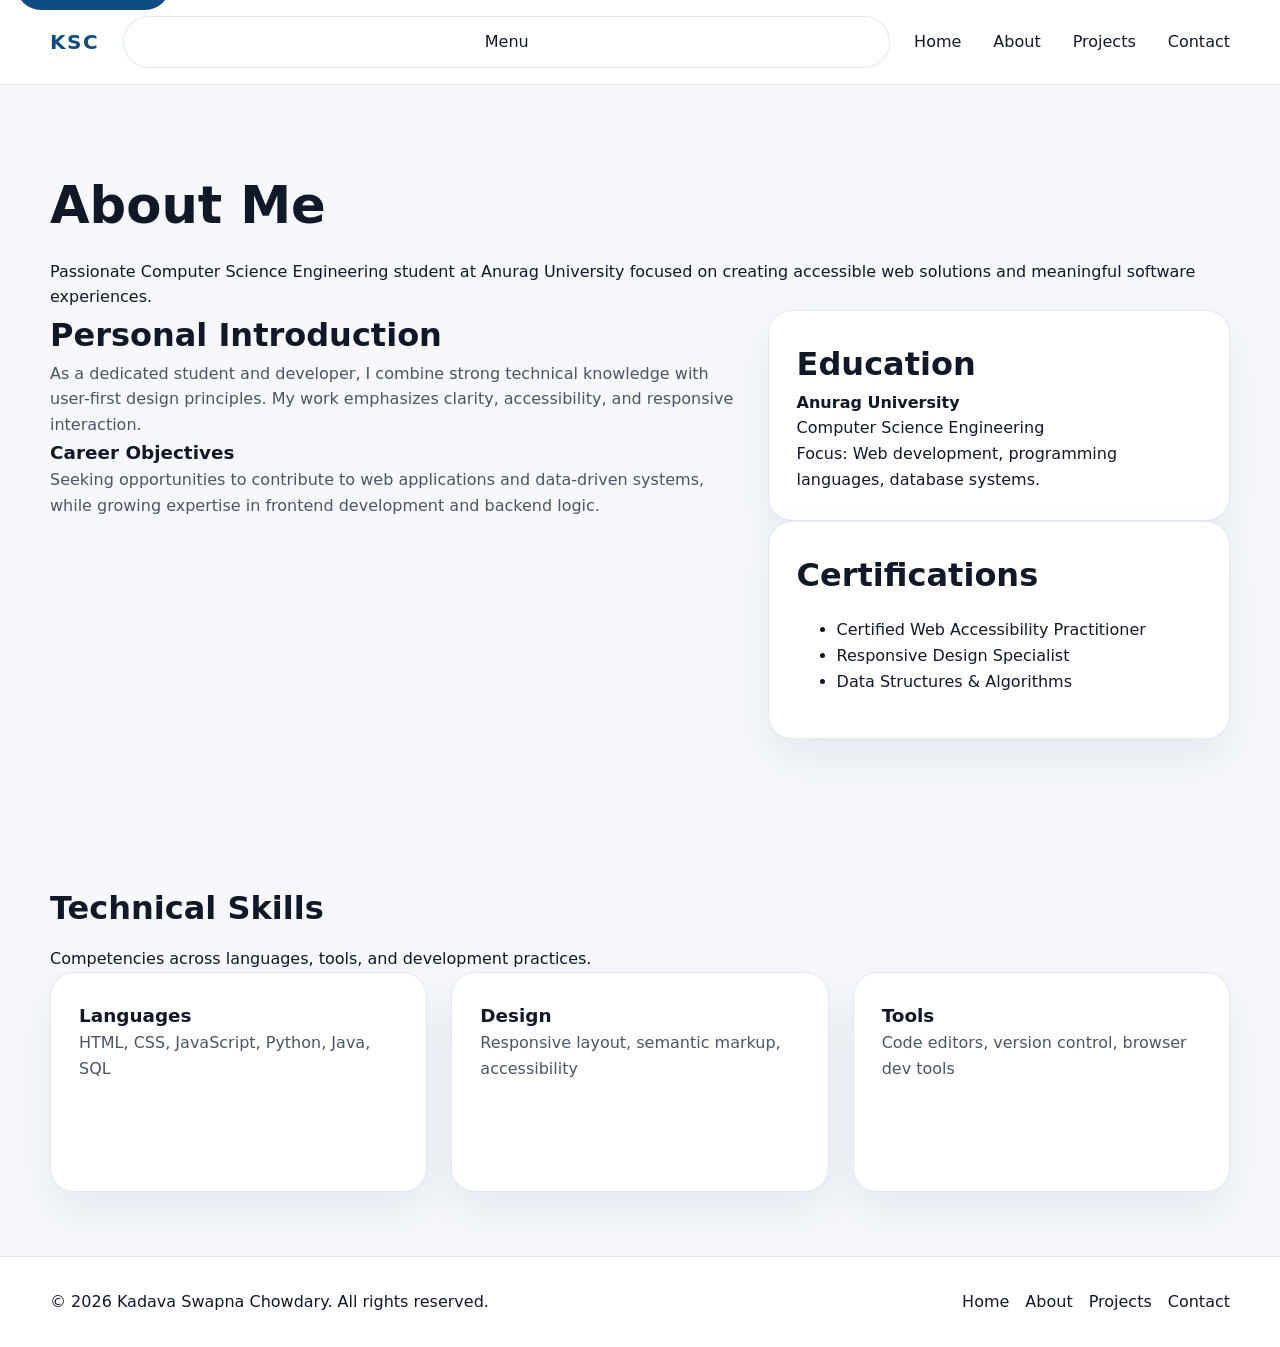
==== about.html @ 7ddf9c13 "Initial portfolio website" ====
<!DOCTYPE html>
<html lang="en">
<head>
  <meta charset="UTF-8">
  <meta http-equiv="X-UA-Compatible" content="IE=edge">
  <meta name="viewport" content="width=device-width, initial-scale=1.0">
  <meta name="description" content="Learn more about Kadava Swapna Chowdary, a Computer Science Engineering student with a focus on accessible web development and project delivery.">
  <meta name="keywords" content="About Kadava Swapna Chowdary, Computer Science student, web developer, portfolio, education, skills">
  <meta name="author" content="Kadava Swapna Chowdary">
  <meta property="og:title" content="About | Kadava Swapna Chowdary">
  <meta property="og:description" content="About page for Kadava Swapna Chowdary, outlining education, skills, and career objectives.">
  <meta property="og:type" content="website">
  <meta property="og:url" content="./about.html">
  <meta property="og:image" content="./images/about-preview.png">
  <title>About | Kadava Swapna Chowdary</title>
  <link rel="stylesheet" href="css/style.css">
</head>
<body>
  <a class="skip-link" href="#main-content">Skip to content</a>
  <header class="site-header" role="banner">
    <div class="container header-inner">
      <a href="index.html" class="brand">KSC</a>
      <button class="nav-toggle" aria-controls="primary-navigation" aria-expanded="false">Menu</button>
      <nav class="primary-navigation" id="primary-navigation" role="navigation" aria-label="Primary">
        <ul class="nav-list">
          <li><a href="index.html">Home</a></li>
          <li><a href="about.html">About</a></li>
          <li><a href="projects.html">Projects</a></li>
          <li><a href="contact.html">Contact</a></li>
        </ul>
      </nav>
    </div>
  </header>
  <main id="main-content" class="site-main" role="main">
    <section class="about-intro section-about" aria-labelledby="about-heading">
      <div class="container">
        <div class="section-header">
          <h1 id="about-heading">About Me</h1>
          <p>Passionate Computer Science Engineering student at Anurag University focused on creating accessible web solutions and meaningful software experiences.</p>
        </div>
        <div class="about-grid">
          <article class="about-copy">
            <h2>Personal Introduction</h2>
            <p>As a dedicated student and developer, I combine strong technical knowledge with user-first design principles. My work emphasizes clarity, accessibility, and responsive interaction.</p>
            <h3>Career Objectives</h3>
            <p>Seeking opportunities to contribute to web applications and data-driven systems, while growing expertise in frontend development and backend logic.</p>
          </article>
          <aside class="about-aside" aria-labelledby="education-heading">
            <div class="card">
              <h2 id="education-heading">Education</h2>
              <p><strong>Anurag University</strong><br>Computer Science Engineering</p>
              <p>Focus: Web development, programming languages, database systems.</p>
            </div>
            <div class="card certifications-card">
              <h2>Certifications</h2>
              <ul>
                <li>Certified Web Accessibility Practitioner</li>
                <li>Responsive Design Specialist</li>
                <li>Data Structures & Algorithms</li>
              </ul>
            </div>
          </aside>
        </div>
      </div>
    </section>
    <section class="technical-skills section-skills" aria-labelledby="technical-skills-heading">
      <div class="container">
        <div class="section-header">
          <h2 id="technical-skills-heading">Technical Skills</h2>
          <p>Competencies across languages, tools, and development practices.</p>
        </div>
        <div class="skills-grid">
          <article class="skill-card">
            <h3>Languages</h3>
            <p>HTML, CSS, JavaScript, Python, Java, SQL</p>
          </article>
          <article class="skill-card">
            <h3>Design</h3>
            <p>Responsive layout, semantic markup, accessibility</p>
          </article>
          <article class="skill-card">
            <h3>Tools</h3>
            <p>Code editors, version control, browser dev tools</p>
          </article>
        </div>
      </div>
    </section>
  </main>
  <footer class="site-footer" role="contentinfo">
    <div class="container footer-inner">
      <p>© 2026 Kadava Swapna Chowdary. All rights reserved.</p>
      <nav aria-label="Footer">
        <ul class="footer-list">
          <li><a href="index.html">Home</a></li>
          <li><a href="about.html">About</a></li>
          <li><a href="projects.html">Projects</a></li>
          <li><a href="contact.html">Contact</a></li>
        </ul>
      </nav>
    </div>
  </footer>
  <script>
    const navToggle = document.querySelector('.nav-toggle');
    const nav = document.querySelector('.primary-navigation');
    navToggle.addEventListener('click', () => {
      const expanded = navToggle.getAttribute('aria-expanded') === 'true';
      navToggle.setAttribute('aria-expanded', String(!expanded));
      nav.classList.toggle('nav-open');
    });
  </script>
</body>
</html>
---- css/style.css ----
:root {
  --bg: #f6f8fb;
  --surface: #ffffff;
  --surface-strong: #e9eff6;
  --surface-muted: #f2f6fb;
  --text: #111827;
  --text-muted: #4b5563;
  --primary: #0f4c81;
  --primary-soft: #dbe8f7;
  --secondary: #1d6fa5;
  --accent: #ef8354;
  --border: rgba(15, 76, 129, 0.12);
  --shadow: 0 20px 45px rgba(15, 76, 129, 0.08);
  --radius: 24px;
}

* {
  box-sizing: border-box;
}

html {
  scroll-behavior: smooth;
}

body {
  margin: 0;
  font-family: Inter, system-ui, -apple-system, BlinkMacSystemFont, 'Segoe UI', sans-serif;
  background-color: var(--bg);
  color: var(--text);
  line-height: 1.6;
}

a {
  color: var(--primary);
  text-decoration: none;
}

a:hover,
button:hover {
  opacity: 0.92;
}

button,
a.button {
  font: inherit;
}

img {
  max-width: 100%;
  display: block;
}

.skip-link {
  position: absolute;
  top: -40px;
  left: 1rem;
  background: var(--primary);
  color: #ffffff;
  padding: 0.75rem 1rem;
  border-radius: 999px;
  z-index: 1000;
  transition: top 0.2s ease-in-out;
}

.skip-link:focus {
  top: 1rem;
}

.container {
  width: min(1080px, calc(100% - 2rem));
  margin: 0 auto;
}

.header-inner,
.footer-inner,
.hero-grid,
.about-grid,
.skills-grid,
.project-grid,
.certification-grid,
.form-grid {
  display: grid;
  gap: 1.5rem;
}

.site-header {
  background-color: var(--surface);
  border-bottom: 1px solid var(--border);
  position: sticky;
  top: 0;
  z-index: 20;
}

.header-inner {
  grid-template-columns: auto minmax(0, 1fr);
  align-items: center;
  padding: 1rem 0;
}

.brand {
  font-size: 1.25rem;
  font-weight: 700;
  letter-spacing: 0.08em;
}

.nav-toggle {
  display: inline-flex;
  align-items: center;
  justify-content: center;
  border: 1px solid var(--border);
  background: var(--surface);
  color: var(--text);
  padding: 0.75rem 1rem;
  border-radius: 999px;
  cursor: pointer;
}

.primary-navigation {
  display: none;
}

.nav-open {
  display: block;
}

.nav-list {
  list-style: none;
  margin: 0;
  padding: 0;
  display: grid;
  gap: 1rem;
}

.nav-list a,
.footer-list a {
  display: inline-flex;
  align-items: center;
  color: var(--text);
  padding: 0.5rem 0;
}

.section-header {
  display: grid;
  gap: 0.75rem;
}

.eyebrow {
  color: var(--secondary);
  font-weight: 700;
  letter-spacing: 0.08em;
  text-transform: uppercase;
  margin: 0 0 0.75rem;
}

h1,
h2,
h3 {
  margin: 0;
}

h1 {
  font-size: clamp(2rem, 4vw, 3.5rem);
}

h2 {
  font-size: clamp(1.5rem, 2.5vw, 2rem);
}

h3 {
  font-size: 1.15rem;
}

p {
  margin: 0;
}

.section-hero,
.section-about,
.section-skills,
.section-projects,
.section-contact,
.section-cta,
.section-certifications {
  padding: 4rem 0;
}

.hero-grid {
  grid-template-columns: 1fr;
}

.hero-copy {
  display: grid;
  gap: 1.25rem;
}

.hero-card {
  background: var(--surface);
  border: 1px solid var(--border);
  border-radius: var(--radius);
  padding: 2rem;
  box-shadow: var(--shadow);
}

.hero-card-content h2 {
  margin-bottom: 1rem;
}

.hero-card-content ul {
  list-style: disc;
  padding-left: 1.25rem;
  margin: 0;
  color: var(--text-muted);
}

.hero-text,
.project-tech,
.about-copy p,
.skill-card p,
.cert-card p,
.form-group label {
  color: var(--text-muted);
}

.hero-actions {
  display: flex;
  flex-wrap: wrap;
  gap: 1rem;
}

.button {
  display: inline-flex;
  align-items: center;
  justify-content: center;
  padding: 0.95rem 1.5rem;
  border-radius: 999px;
  border: none;
  text-decoration: none;
  cursor: pointer;
  transition: transform 0.18s ease, box-shadow 0.18s ease;
}

.button:focus-visible,
input:focus,
textarea:focus,
.nav-toggle:focus {
  outline: 3px solid var(--accent);
  outline-offset: 3px;
}

.button-primary {
  background: var(--primary);
  color: #ffffff;
}

.button-secondary {
  background: var(--surface);
  color: var(--text);
  border: 1px solid var(--border);
}

.button-tertiary {
  background: var(--surface-muted);
  color: var(--text);
}

.button:hover {
  transform: translateY(-1px);
}

.skills-grid,
.project-grid,
.certification-grid {
  grid-template-columns: 1fr;
}

.skill-card,
.project-card,
.cert-card,
.form-panel,
.card {
  background: var(--surface);
  border: 1px solid var(--border);
  border-radius: var(--radius);
  padding: 1.75rem;
  box-shadow: var(--shadow);
}

.project-card {
  display: grid;
  gap: 1rem;
}

.project-tech {
  font-size: 0.95rem;
}

.section-projects .project-grid {
  gap: 1.5rem;
}

.project-aside {
  padding: 2rem 0 0;
}

.aside-card {
  display: grid;
  gap: 1.5rem;
}

.certification-grid {
  display: grid;
}

.form-panel {
  max-width: 720px;
  margin: 0 auto;
}

.form-grid {
  display: grid;
  gap: 1.5rem;
}

.form-group {
  display: grid;
  gap: 0.5rem;
}

.form-group input,
.form-group textarea {
  width: 100%;
  border: 1px solid var(--border);
  border-radius: 16px;
  padding: 0.95rem 1rem;
  background: var(--surface-muted);
  color: var(--text);
}

.full-width {
  grid-column: 1 / -1;
}

.site-footer {
  background: var(--surface);
  border-top: 1px solid var(--border);
}

.footer-inner {
  display: grid;
  grid-template-columns: 1fr;
  gap: 1rem;
  align-items: center;
  padding: 1.5rem 0;
}

.footer-list {
  list-style: none;
  margin: 0;
  padding: 0;
  display: flex;
  flex-wrap: wrap;
  gap: 1rem;
}

.visually-hidden {
  position: absolute;
  width: 1px;
  height: 1px;
  margin: -1px;
  padding: 0;
  overflow: hidden;
  clip: rect(0 0 0 0);
  white-space: nowrap;
  border: 0;
}

@media (min-width: 640px) {
  .hero-grid {
    grid-template-columns: 1.2fr 0.8fr;
    align-items: center;
  }

  .header-inner {
    grid-template-columns: auto 1fr auto;
  }

  .primary-navigation {
    display: block;
  }

  .nav-list {
    grid-auto-flow: column;
    justify-content: end;
    gap: 2rem;
  }

  .projects-hero,
  .contact-hero {
    text-align: center;
  }

  .about-grid {
    grid-template-columns: 2fr 1fr;
    align-items: start;
  }

  .skills-grid,
  .project-grid,
  .certification-grid {
    grid-template-columns: repeat(2, minmax(0, 1fr));
  }

  .project-card,
  .skill-card,
  .cert-card {
    min-height: 220px;
  }
}

@media (min-width: 900px) {
  .container {
    width: min(1180px, calc(100% - 4rem));
  }

  .section-about,
  .section-projects,
  .section-contact {
    padding: 5rem 0;
  }

  .project-grid,
  .skills-grid,
  .certification-grid {
    grid-template-columns: repeat(3, minmax(0, 1fr));
  }

  .about-grid {
    grid-template-columns: 1.5fr 1fr;
  }

  .form-grid {
    grid-template-columns: repeat(2, minmax(0, 1fr));
  }

  .full-width {
    grid-column: 1 / -1;
  }

  .footer-inner {
    grid-template-columns: 1fr auto;
  }
}

@media (prefers-reduced-motion: reduce) {
  *, *::before, *::after {
    animation-duration: 0.01ms !important;
    animation-iteration-count: 1 !important;
    transition-duration: 0.01ms !important;
    scroll-behavior: auto !important;
  }
}
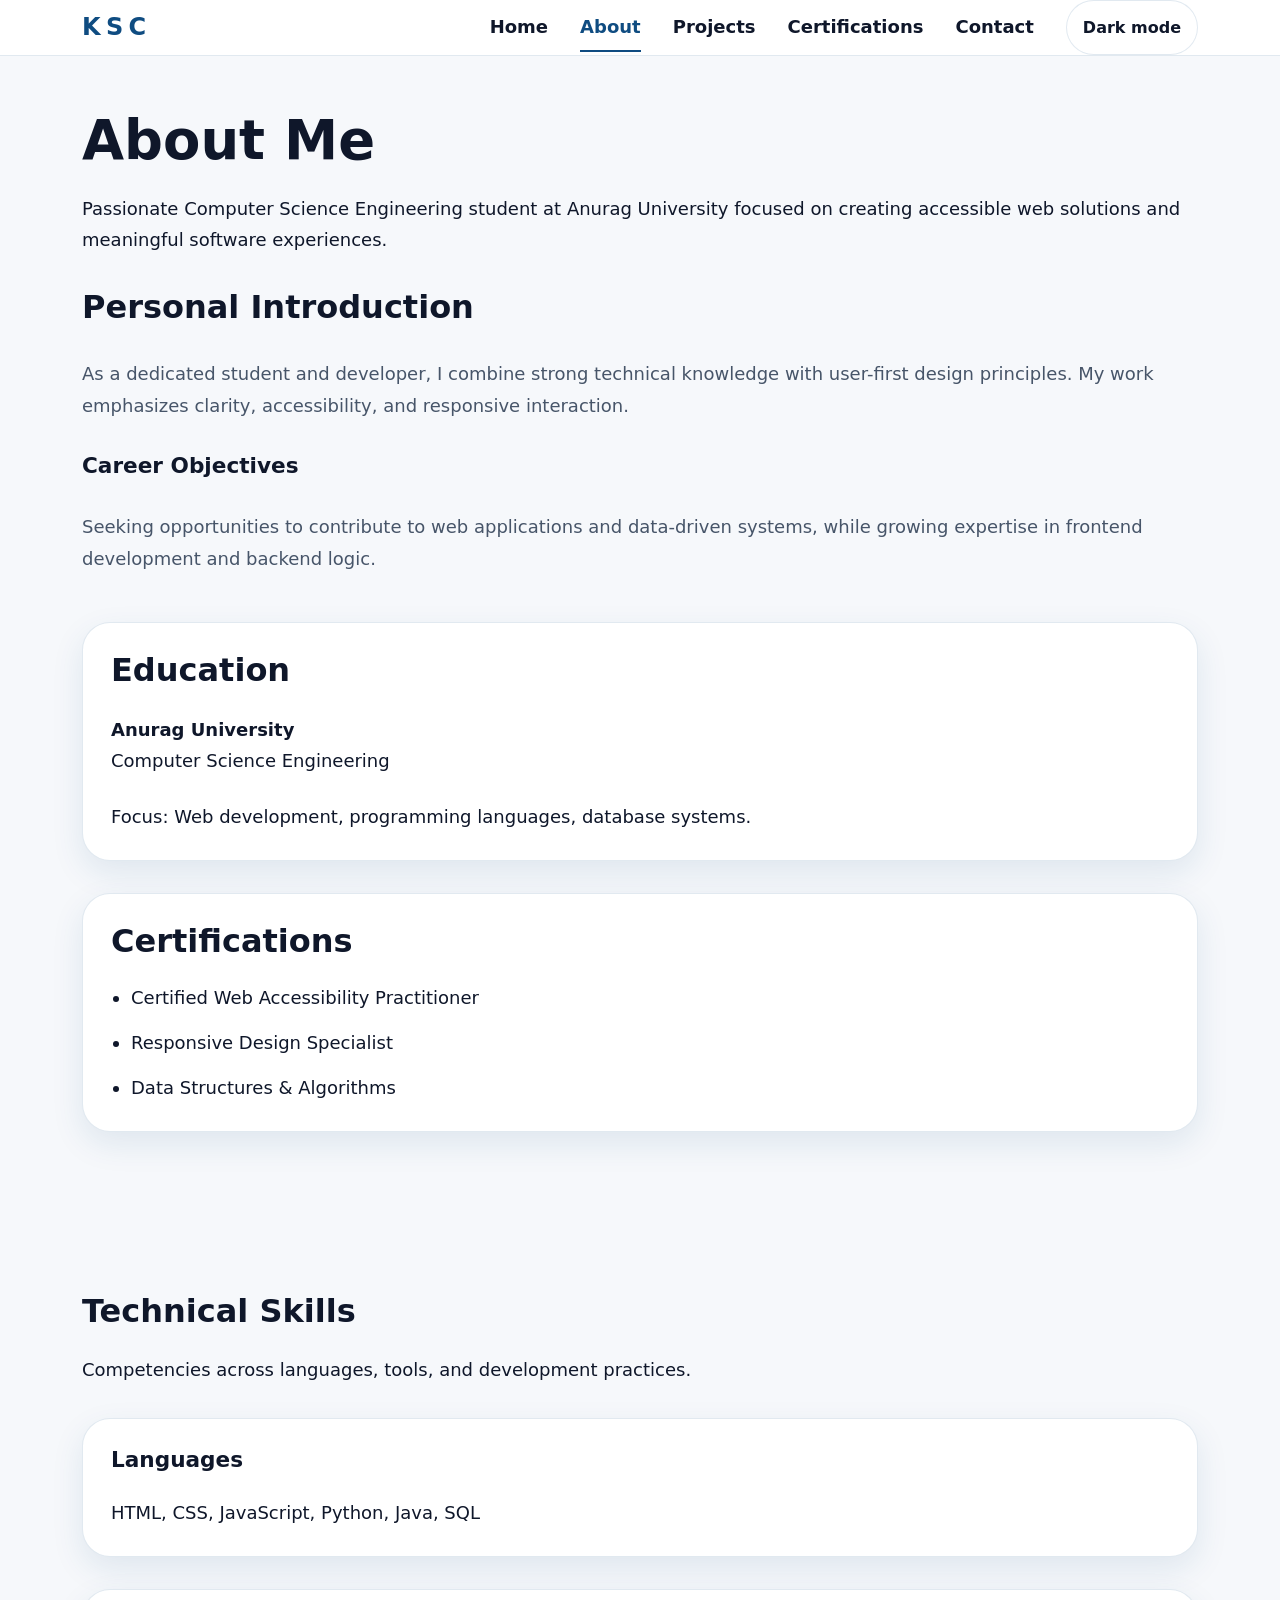
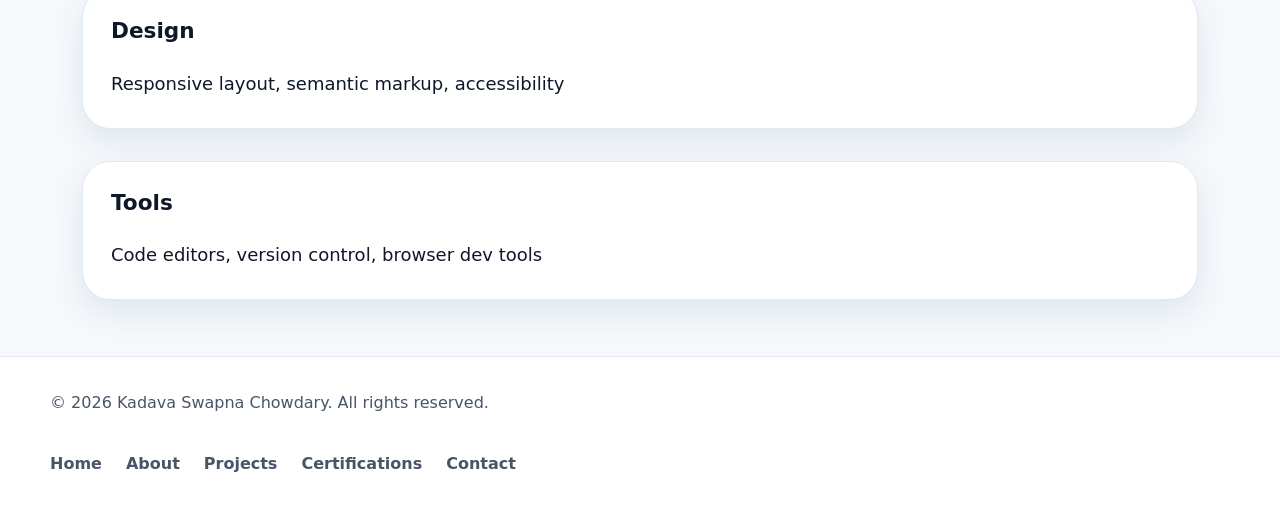
==== commit d8d0d650: "commit" ====
--- a/about.html
+++ b/about.html
@@ -15,18 +15,22 @@
   <title>About | Kadava Swapna Chowdary</title>
   <link rel="stylesheet" href="css/style.css">
 </head>
-<body>
+<body data-theme="light">
   <a class="skip-link" href="#main-content">Skip to content</a>
   <header class="site-header" role="banner">
     <div class="container header-inner">
       <a href="index.html" class="brand">KSC</a>
-      <button class="nav-toggle" aria-controls="primary-navigation" aria-expanded="false">Menu</button>
+      <div class="header-actions">
+        <button class="theme-toggle" id="theme-toggle" aria-label="Toggle color theme" aria-pressed="false">Dark mode</button>
+        <button class="nav-toggle" aria-controls="primary-navigation" aria-expanded="false" aria-label="Open navigation menu">Menu</button>
+      </div>
       <nav class="primary-navigation" id="primary-navigation" role="navigation" aria-label="Primary">
         <ul class="nav-list">
-          <li><a href="index.html">Home</a></li>
-          <li><a href="about.html">About</a></li>
-          <li><a href="projects.html">Projects</a></li>
-          <li><a href="contact.html">Contact</a></li>
+          <li><a class="nav-link" href="index.html">Home</a></li>
+          <li><a class="nav-link active" href="about.html">About</a></li>
+          <li><a class="nav-link" href="projects.html">Projects</a></li>
+          <li><a class="nav-link" href="certifications.html">Certifications</a></li>
+          <li><a class="nav-link" href="contact.html">Contact</a></li>
         </ul>
       </nav>
     </div>
@@ -94,6 +98,7 @@
           <li><a href="index.html">Home</a></li>
           <li><a href="about.html">About</a></li>
           <li><a href="projects.html">Projects</a></li>
+          <li><a href="certifications.html">Certifications</a></li>
           <li><a href="contact.html">Contact</a></li>
         </ul>
       </nav>
@@ -102,6 +107,28 @@
   <script>
     const navToggle = document.querySelector('.nav-toggle');
     const nav = document.querySelector('.primary-navigation');
+    const themeToggle = document.querySelector('#theme-toggle');
+
+    const savedTheme = localStorage.getItem('portfolio-theme');
+    const prefersDark = window.matchMedia('(prefers-color-scheme: dark)').matches;
+    const initialTheme = savedTheme || (prefersDark ? 'dark' : 'light');
+
+    document.body.dataset.theme = initialTheme;
+    updateThemeButton(initialTheme);
+
+    function updateThemeButton(theme) {
+      themeToggle.textContent = theme === 'dark' ? 'Light mode' : 'Dark mode';
+      themeToggle.setAttribute('aria-pressed', theme === 'dark');
+    }
+
+    themeToggle.addEventListener('click', () => {
+      const currentTheme = document.body.dataset.theme === 'dark' ? 'dark' : 'light';
+      const nextTheme = currentTheme === 'dark' ? 'light' : 'dark';
+      document.body.dataset.theme = nextTheme;
+      localStorage.setItem('portfolio-theme', nextTheme);
+      updateThemeButton(nextTheme);
+    });
+
     navToggle.addEventListener('click', () => {
       const expanded = navToggle.getAttribute('aria-expanded') === 'true';
       navToggle.setAttribute('aria-expanded', String(!expanded));
--- a/css/style.css
+++ b/css/style.css
@@ -1,18 +1,89 @@
 :root {
-  --bg: #f6f8fb;
-  --surface: #ffffff;
-  --surface-strong: #e9eff6;
+  /* Light Mode - Primary Colors */
+  --primary-color: #0f4c81;
+  --secondary-color: #1d6fa5;
+  --accent-color: #2a70ff;
+  
+  /* Light Mode - Background & Surface */
+  --background-color: #f6f8fb;
+  --surface-color: #ffffff;
   --surface-muted: #f2f6fb;
-  --text: #111827;
-  --text-muted: #4b5563;
-  --primary: #0f4c81;
-  --primary-soft: #dbe8f7;
-  --secondary: #1d6fa5;
-  --accent: #ef8354;
-  --border: rgba(15, 76, 129, 0.12);
-  --shadow: 0 20px 45px rgba(15, 76, 129, 0.08);
-  --radius: 24px;
-}
+  --surface-interactive: #eff5ff;
+  
+  /* Light Mode - Text */
+  --text-color: #0f172a;
+  --text-muted: #475569;
+  --text-light: #64748b;
+  
+  /* Light Mode - Borders & Shadows */
+  --border-color: rgba(15, 76, 129, 0.12);
+  --shadow-sm: 0 2px 8px rgba(15, 76, 129, 0.08);
+  --shadow-md: 0 12px 32px rgba(15, 76, 129, 0.1);
+  --shadow-lg: 0 24px 64px rgba(15, 76, 129, 0.12);
+  --shadow-xl: 0 32px 96px rgba(15, 76, 129, 0.15);
+  
+  /* Design System */
+  --radius: 28px;
+  --radius-lg: 32px;
+  --radius-md: 20px;
+  --radius-sm: 12px;
+  --radius-pill: 999px;
+  
+  /* Spacing Scale */
+  --space-xs: 0.5rem;
+  --space-sm: 1rem;
+  --space-md: 1.5rem;
+  --space-lg: 2rem;
+  --space-xl: 3rem;
+  --space-2xl: 4rem;
+  
+  /* Typography */
+  --font-size-sm: clamp(0.875rem, 1.5vw, 1rem);
+  --font-size-base: clamp(1rem, 1.8vw, 1.125rem);
+  --font-size-lg: clamp(1.15rem, 2vw, 1.5rem);
+  --line-height-tight: 1.2;
+  --line-height-normal: 1.6;
+  --line-height-relaxed: 1.75;
+  
+  /* Transitions */
+  --transition-fast: 0.15s ease;
+  --transition-base: 0.3s ease;
+  --transition-slow: 0.5s ease;
+  
+  /* Z-index Scale */
+  --z-dropdown: 100;
+  --z-sticky: 50;
+  --z-overlay: 999;
+}
+
+body[data-theme="dark"] {
+  /* Dark Mode - Primary Colors */
+  --primary-color: #8ab5ff;
+  --secondary-color: #6db7ff;
+  --accent-color: #5ba3ff;
+  
+  /* Dark Mode - Background & Surface */
+  --background-color: #060b16;
+  --surface-color: rgba(12, 18, 28, 0.96);
+  --surface-muted: rgba(23, 32, 47, 0.92);
+  --surface-interactive: rgba(30, 41, 59, 0.8);
+  
+  /* Dark Mode - Text */
+  --text-color: #eff5ff;
+  --text-muted: #94a3b8;
+  --text-light: #cbd5e1;
+  
+  /* Dark Mode - Borders & Shadows */
+  --border-color: rgba(148, 163, 184, 0.16);
+  --shadow-sm: 0 2px 8px rgba(0, 0, 0, 0.2);
+  --shadow-md: 0 12px 32px rgba(0, 0, 0, 0.3);
+  --shadow-lg: 0 28px 72px rgba(0, 0, 0, 0.42);
+  --shadow-xl: 0 32px 96px rgba(0, 0, 0, 0.5);
+}
+
+/* ================================================================
+   CORE LAYOUT & TYPOGRAPHY
+   ================================================================ */
 
 * {
   box-sizing: border-box;
@@ -22,156 +93,413 @@
   scroll-behavior: smooth;
 }
 
+/* Reduced motion support - Accessibility requirement */
+@media (prefers-reduced-motion: reduce) {
+  *,
+  *::before,
+  *::after {
+    animation-duration: 0.01ms !important;
+    animation-iteration-count: 1 !important;
+    transition-duration: 0.01ms !important;
+    scroll-behavior: auto !important;
+  }
+}
+
 body {
   margin: 0;
+  min-height: 100vh;
   font-family: Inter, system-ui, -apple-system, BlinkMacSystemFont, 'Segoe UI', sans-serif;
-  background-color: var(--bg);
-  color: var(--text);
-  line-height: 1.6;
+  background: var(--background-color);
+  color: var(--text-color);
+  line-height: var(--line-height-normal);
+  transition: background-color var(--transition-base), color var(--transition-base);
+  font-size: var(--font-size-base);
 }
 
 a {
-  color: var(--primary);
+  color: inherit;
   text-decoration: none;
-}
-
-a:hover,
-button:hover {
-  opacity: 0.92;
-}
-
-button,
-a.button {
+  transition: color var(--transition-base);
+}
+
+a:focus-visible {
+  outline: 3px solid var(--primary-color);
+  outline-offset: 2px;
+  border-radius: 2px;
+}
+
+button {
   font: inherit;
+  cursor: pointer;
 }
 
 img {
   max-width: 100%;
   display: block;
-}
-
+  height: auto;
+}
+
+/* Skip link for keyboard accessibility */
 .skip-link {
   position: absolute;
-  top: -40px;
-  left: 1rem;
-  background: var(--primary);
+  top: -3rem;
+  left: var(--space-sm);
+  background: var(--primary-color);
   color: #ffffff;
-  padding: 0.75rem 1rem;
-  border-radius: 999px;
-  z-index: 1000;
-  transition: top 0.2s ease-in-out;
+  padding: var(--space-xs) var(--space-sm);
+  border-radius: var(--radius-pill);
+  z-index: var(--z-overlay);
+  transition: top var(--transition-base);
+  font-weight: 600;
+  text-decoration: none;
 }
 
 .skip-link:focus {
-  top: 1rem;
-}
-
+  top: var(--space-sm);
+}
+
+/* Container - Responsive max-width with padding */
 .container {
-  width: min(1080px, calc(100% - 2rem));
+  width: min(1180px, calc(100% - 2rem));
   margin: 0 auto;
-}
-
-.header-inner,
-.footer-inner,
-.hero-grid,
-.about-grid,
-.skills-grid,
-.project-grid,
-.certification-grid,
-.form-grid {
-  display: grid;
-  gap: 1.5rem;
-}
+  padding: 0 var(--space-sm);
+}
+
+/* ================================================================
+   ANIMATIONS
+   ================================================================ */
+
+@keyframes fadeInUp {
+  from {
+    opacity: 0;
+    transform: translateY(20px);
+  }
+  to {
+    opacity: 1;
+    transform: translateY(0);
+  }
+}
+
+@keyframes slideInLeft {
+  from {
+    opacity: 0;
+    transform: translateX(-30px);
+  }
+  to {
+    opacity: 1;
+    transform: translateX(0);
+  }
+}
+
+@keyframes slideInRight {
+  from {
+    opacity: 0;
+    transform: translateX(30px);
+  }
+  to {
+    opacity: 1;
+    transform: translateX(0);
+  }
+}
+
+@keyframes pulse {
+  0%, 100% {
+    opacity: 1;
+  }
+  50% {
+    opacity: 0.5;
+  }
+}
+
+/* ================================================================
+   HEADER & NAVIGATION
+   ================================================================ */
 
 .site-header {
-  background-color: var(--surface);
-  border-bottom: 1px solid var(--border);
   position: sticky;
   top: 0;
-  z-index: 20;
+  z-index: var(--z-sticky);
+  background: rgba(255, 255, 255, 0.95);
+  border-bottom: 1px solid var(--border-color);
+  backdrop-filter: blur(18px);
+  transition: background-color var(--transition-base), border-color var(--transition-base);
+}
+
+body[data-theme="dark"] .site-header {
+  background: rgba(8, 14, 24, 0.95);
 }
 
 .header-inner {
-  grid-template-columns: auto minmax(0, 1fr);
+  display: grid;
+  grid-template-columns: auto 1fr;
+  grid-template-areas:
+    'brand actions'
+    'nav nav';
   align-items: center;
-  padding: 1rem 0;
+  gap: var(--space-md);
+  padding: var(--space-md) 0;
 }
 
 .brand {
-  font-size: 1.25rem;
-  font-weight: 700;
-  letter-spacing: 0.08em;
-}
-
+  grid-area: brand;
+  font-size: clamp(1.15rem, 2vw, 1.5rem);
+  font-weight: 900;
+  letter-spacing: 0.22em;
+  color: var(--primary-color);
+  transition: color var(--transition-base);
+}
+
+.brand:hover,
+.brand:focus-visible {
+  color: var(--secondary-color);
+}
+
+.header-actions {
+  grid-area: actions;
+  display: flex;
+  gap: var(--space-sm);
+  justify-content: flex-end;
+  align-items: center;
+}
+
+.theme-toggle,
 .nav-toggle {
-  display: inline-flex;
+  border: 1px solid var(--border-color);
+  background: var(--surface-color);
+  color: var(--text-color);
+  padding: 0.85rem 1rem;
+  border-radius: var(--radius-pill);
+  cursor: pointer;
+  transition: transform var(--transition-base), background-color var(--transition-base), color var(--transition-base), border-color var(--transition-base);
+  font-weight: 600;
+  font-size: var(--font-size-sm);
+  min-width: 44px;
+  min-height: 44px;
+  display: flex;
   align-items: center;
   justify-content: center;
-  border: 1px solid var(--border);
-  background: var(--surface);
-  color: var(--text);
-  padding: 0.75rem 1rem;
-  border-radius: 999px;
-  cursor: pointer;
+}
+
+.theme-toggle:hover,
+.nav-toggle:hover {
+  transform: translateY(-2px);
+  border-color: var(--primary-color);
+  background: var(--surface-interactive);
+}
+
+.theme-toggle:focus-visible,
+.nav-toggle:focus-visible {
+  outline: 3px solid var(--primary-color);
+  outline-offset: 2px;
+}
+
+.nav-toggle {
+  display: flex;
 }
 
 .primary-navigation {
-  display: none;
-}
-
-.nav-open {
-  display: block;
+  grid-area: nav;
 }
 
 .nav-list {
   list-style: none;
   margin: 0;
-  padding: 0;
-  display: grid;
-  gap: 1rem;
-}
-
-.nav-list a,
-.footer-list a {
-  display: inline-flex;
-  align-items: center;
-  color: var(--text);
-  padding: 0.5rem 0;
-}
+  padding: var(--space-md) 0 0;
+  display: grid;
+  gap: var(--space-md);
+}
+
+.nav-link {
+  color: var(--text-color);
+  font-weight: 600;
+  padding: var(--space-xs) 0;
+  font-size: var(--font-size-base);
+  position: relative;
+  transition: color var(--transition-base);
+  display: inline-block;
+}
+
+.nav-link::after {
+  content: '';
+  position: absolute;
+  bottom: -2px;
+  left: 0;
+  width: 0;
+  height: 2px;
+  background: var(--primary-color);
+  transition: width var(--transition-base);
+}
+
+.nav-link:hover::after,
+.nav-link.active::after {
+  width: 100%;
+}
+
+.nav-link.active,
+.nav-link:focus-visible {
+  color: var(--primary-color);
+}
+
+/* ================================================================
+   RESPONSIVE BREAKPOINTS
+   ================================================================ */
+
+/* Tablet Breakpoint (768px - 1023px) */
+@media (min-width: 768px) {
+  .container {
+    width: min(1180px, calc(100% - 3rem));
+    padding: 0 var(--space-md);
+  }
+
+  .header-inner {
+    grid-template-columns: auto 1fr auto;
+    grid-template-areas: 'brand nav actions';
+    gap: var(--space-lg);
+  }
+
+  .nav-toggle {
+    display: none !important;
+  }
+
+  .primary-navigation {
+    display: block !important;
+  }
+
+  .nav-list {
+    grid-auto-flow: column;
+    justify-content: end;
+    align-items: center;
+    padding: 0;
+    gap: var(--space-lg);
+  }
+
+  .hero-grid {
+    grid-template-columns: minmax(0, 1.4fr) minmax(280px, 1fr);
+    align-items: center;
+  }
+
+  .about-grid {
+    grid-template-columns: minmax(0, 2fr) minmax(300px, 1fr);
+    align-items: start;
+    gap: var(--space-xl);
+  }
+
+  .skills-grid,
+  .project-grid,
+  .certification-grid {
+    grid-template-columns: repeat(auto-fit, minmax(260px, 1fr));
+    gap: var(--space-lg);
+  }
+
+  .form-grid {
+    grid-template-columns: repeat(2, 1fr);
+  }
+
+  .section-hero,
+  .section-contact,
+  .section-about,
+  .section-projects {
+    padding: clamp(3rem, 10vw, 4.5rem) 0;
+  }
+}
+
+/* Desktop Breakpoint (1024px+) */
+@media (min-width: 1024px) {
+  .container {
+    width: min(1180px, calc(100% - 4rem));
+    padding: 0 var(--space-lg);
+  }
+
+  .site-main {
+    gap: var(--space-2xl);
+  }
+
+  .project-grid,
+  .skills-grid,
+  .certification-grid {
+    grid-template-columns: repeat(3, 1fr);
+    gap: var(--space-xl);
+  }
+
+  .about-grid {
+    grid-template-columns: 1.6fr 1fr;
+  }
+
+  .form-grid {
+    grid-template-columns: repeat(2, 1fr);
+  }
+
+  .footer-inner {
+    grid-template-columns: 1fr auto;
+    align-items: center;
+  }
+}
+
+/* ================================================================
+   TYPOGRAPHY
+   ================================================================ */
 
 .section-header {
   display: grid;
-  gap: 0.75rem;
+  gap: var(--space-md);
+  margin-bottom: var(--space-lg);
 }
 
 .eyebrow {
-  color: var(--secondary);
+  color: var(--secondary-color);
   font-weight: 700;
-  letter-spacing: 0.08em;
+  letter-spacing: 0.12em;
   text-transform: uppercase;
-  margin: 0 0 0.75rem;
+  margin: 0;
+  font-size: var(--font-size-sm);
 }
 
 h1,
 h2,
+h3,
+h4,
+h5,
+h6 {
+  margin: 0;
+  font-weight: 900;
+  color: var(--text-color);
+  line-height: var(--line-height-tight);
+}
+
+h1 {
+  font-size: clamp(2rem, 5vw, 3.4rem);
+  line-height: 1.05;
+}
+
+h2 {
+  font-size: clamp(1.5rem, 2.6vw, 2rem);
+}
+
 h3 {
-  margin: 0;
-}
-
-h1 {
-  font-size: clamp(2rem, 4vw, 3.5rem);
-}
-
-h2 {
-  font-size: clamp(1.5rem, 2.5vw, 2rem);
-}
-
-h3 {
-  font-size: 1.15rem;
+  font-size: clamp(1.05rem, 1.8vw, 1.35rem);
 }
 
 p {
   margin: 0;
+  line-height: var(--line-height-relaxed);
+}
+
+/* Text utility classes */
+.text-muted {
+  color: var(--text-muted);
+}
+
+.text-light {
+  color: var(--text-light);
+}
+
+/* ================================================================
+   MAIN LAYOUT
+   ================================================================ */
+
+.site-main {
+  display: grid;
+  gap: var(--space-xl);
 }
 
 .section-hero,
@@ -181,28 +509,54 @@
 .section-contact,
 .section-cta,
 .section-certifications {
-  padding: 4rem 0;
-}
+  padding: clamp(2rem, 8vw, 3.5rem) 0;
+}
+
+/* ================================================================
+   HERO SECTION - Using CSS Grid
+   ================================================================ */
 
 .hero-grid {
+  display: grid;
   grid-template-columns: 1fr;
+  gap: clamp(1.5rem, 4vw, 2rem);
+  align-items: center;
 }
 
 .hero-copy {
   display: grid;
-  gap: 1.25rem;
+  gap: var(--space-lg);
+}
+
+.hero-copy span {
+  color: var(--primary-color);
+  font-weight: 900;
+}
+
+.hero-text {
+  color: var(--text-muted);
+  font-size: var(--font-size-base);
+  line-height: var(--line-height-relaxed);
 }
 
 .hero-card {
-  background: var(--surface);
-  border: 1px solid var(--border);
+  background: var(--surface-color);
+  border: 1px solid var(--border-color);
   border-radius: var(--radius);
-  padding: 2rem;
-  box-shadow: var(--shadow);
+  padding: clamp(1.5rem, 4vw, 2rem);
+  box-shadow: var(--shadow-lg);
+  transition: transform var(--transition-base), box-shadow var(--transition-base), border-color var(--transition-base);
+}
+
+.hero-card:hover {
+  transform: translateY(-4px);
+  box-shadow: var(--shadow-xl);
+  border-color: var(--primary-color);
 }
 
 .hero-card-content h2 {
-  margin-bottom: 1rem;
+  margin-bottom: var(--space-md);
+  font-size: clamp(1.15rem, 2vw, 1.35rem);
 }
 
 .hero-card-content ul {
@@ -210,106 +564,178 @@
   padding-left: 1.25rem;
   margin: 0;
   color: var(--text-muted);
-}
-
-.hero-text,
-.project-tech,
-.about-copy p,
-.skill-card p,
-.cert-card p,
-.form-group label {
-  color: var(--text-muted);
+  display: grid;
+  gap: var(--space-sm);
+}
+
+.hero-card-content li {
+  line-height: var(--line-height-relaxed);
 }
 
 .hero-actions {
   display: flex;
   flex-wrap: wrap;
-  gap: 1rem;
-}
+  gap: var(--space-md);
+  align-items: center;
+}
+
+/* ================================================================
+   BUTTONS - Using Flexbox
+   ================================================================ */
 
 .button {
   display: inline-flex;
   align-items: center;
   justify-content: center;
-  padding: 0.95rem 1.5rem;
-  border-radius: 999px;
+  padding: clamp(0.85rem, 1.2vw, 1rem) clamp(1rem, 2vw, 1.75rem);
+  border-radius: var(--radius-pill);
   border: none;
-  text-decoration: none;
   cursor: pointer;
-  transition: transform 0.18s ease, box-shadow 0.18s ease;
-}
-
-.button:focus-visible,
-input:focus,
-textarea:focus,
-.nav-toggle:focus {
-  outline: 3px solid var(--accent);
-  outline-offset: 3px;
+  transition: transform var(--transition-base), box-shadow var(--transition-base), background-color var(--transition-base);
+  font-weight: 600;
+  font-size: var(--font-size-sm);
+  min-height: 44px;
+  white-space: nowrap;
 }
 
 .button-primary {
-  background: var(--primary);
+  background: var(--primary-color);
   color: #ffffff;
+  box-shadow: 0 18px 40px rgba(15, 76, 129, 0.16);
+}
+
+.button-primary:hover {
+  transform: translateY(-2px);
+  box-shadow: 0 24px 56px rgba(15, 76, 129, 0.24);
 }
 
 .button-secondary {
-  background: var(--surface);
-  color: var(--text);
-  border: 1px solid var(--border);
+  background: var(--surface-color);
+  color: var(--text-color);
+  border: 1px solid var(--border-color);
+}
+
+.button-secondary:hover {
+  background: var(--surface-interactive);
+  border-color: var(--primary-color);
 }
 
 .button-tertiary {
   background: var(--surface-muted);
-  color: var(--text);
-}
-
-.button:hover {
-  transform: translateY(-1px);
-}
-
-.skills-grid,
-.project-grid,
-.certification-grid {
-  grid-template-columns: 1fr;
-}
+  color: var(--text-color);
+}
+
+.button-tertiary:hover {
+  background: var(--surface-interactive);
+  transform: translateY(-2px);
+}
+
+.button:focus-visible {
+  outline: 3px solid var(--primary-color);
+  outline-offset: 2px;
+}
+
+/* ================================================================
+   CARDS & COMPONENTS - Using CSS Grid
+   ================================================================ */
 
 .skill-card,
 .project-card,
 .cert-card,
 .form-panel,
 .card {
-  background: var(--surface);
-  border: 1px solid var(--border);
+  background: var(--surface-color);
+  border: 1px solid var(--border-color);
   border-radius: var(--radius);
-  padding: 1.75rem;
-  box-shadow: var(--shadow);
+  padding: clamp(1.25rem, 3vw, 1.75rem);
+  box-shadow: var(--shadow-md);
+  transition: transform var(--transition-base), box-shadow var(--transition-base), border-color var(--transition-base);
+}
+
+.skill-card,
+.project-card,
+.cert-card {
+  display: grid;
+  gap: var(--space-md);
+}
+
+.skill-card:hover,
+.cert-card:hover {
+  transform: translateY(-4px);
+  box-shadow: var(--shadow-lg);
+  border-color: var(--primary-color);
 }
 
 .project-card {
-  display: grid;
-  gap: 1rem;
+  transition: transform var(--transition-base), box-shadow var(--transition-base);
+}
+
+.project-card:hover {
+  transform: translateY(-6px);
+  box-shadow: var(--shadow-xl);
+  border-color: var(--primary-color);
 }
 
 .project-tech {
   font-size: 0.95rem;
+  color: var(--text-muted);
+}
+
+.card {
+  display: grid;
+  gap: var(--space-md);
+}
+
+.card h2 {
+  margin-bottom: 0;
+}
+
+.card ul {
+  list-style: disc;
+  padding-left: 1.25rem;
+  margin: 0;
+  display: grid;
+  gap: var(--space-sm);
+}
+
+/* ================================================================
+   GRID SECTIONS
+   ================================================================ */
+
+.skills-grid,
+.project-grid,
+.certification-grid {
+  display: grid;
+  grid-template-columns: 1fr;
+  gap: var(--space-lg);
+}
+
+.about-grid {
+  display: grid;
+  grid-template-columns: 1fr;
+  gap: var(--space-xl);
 }
 
 .section-projects .project-grid {
-  gap: 1.5rem;
+  gap: var(--space-lg);
 }
 
 .project-aside {
-  padding: 2rem 0 0;
+  padding: var(--space-xl) 0 0;
 }
 
 .aside-card {
   display: grid;
-  gap: 1.5rem;
+  gap: var(--space-lg);
 }
 
 .certification-grid {
   display: grid;
 }
+
+/* ================================================================
+   FORMS - Using CSS Grid & Flexbox
+   ================================================================ */
 
 .form-panel {
   max-width: 720px;
@@ -318,39 +744,444 @@
 
 .form-grid {
   display: grid;
-  gap: 1.5rem;
+  gap: var(--space-lg);
+  margin-bottom: var(--space-lg);
 }
 
 .form-group {
   display: grid;
-  gap: 0.5rem;
+  gap: var(--space-sm);
+}
+
+.form-group label {
+  color: var(--text-muted);
+  font-weight: 600;
+  font-size: var(--font-size-sm);
 }
 
 .form-group input,
 .form-group textarea {
   width: 100%;
-  border: 1px solid var(--border);
-  border-radius: 16px;
-  padding: 0.95rem 1rem;
+  border: 1px solid var(--border-color);
+  border-radius: var(--radius-md);
+  padding: 1rem 1.125rem;
   background: var(--surface-muted);
-  color: var(--text);
+  color: var(--text-color);
+  font-family: inherit;
+  font-size: var(--font-size-base);
+  transition: border-color var(--transition-base), box-shadow var(--transition-base), background-color var(--transition-base);
+  min-height: 44px;
+}
+
+.form-group input::placeholder,
+.form-group textarea::placeholder {
+  color: var(--text-light);
+}
+
+.form-group input:hover,
+.form-group textarea:hover {
+  border-color: var(--primary-color);
+}
+
+.form-group input:focus,
+.form-group textarea:focus {
+  border-color: var(--primary-color);
+  box-shadow: 0 0 0 4px rgba(15, 76, 129, 0.12);
+  background: var(--surface-color);
+  outline: none;
+}
+
+.form-group input:invalid,
+.form-group textarea:invalid {
+  border-color: #ef4444;
+}
+
+.form-group textarea {
+  min-height: 10rem;
+  resize: vertical;
 }
 
 .full-width {
   grid-column: 1 / -1;
 }
 
+/* ================================================================
+   CERTIFICATIONS SECTION - Using CSS Grid
+   ================================================================ */
+
+.section-certifications {
+  padding: clamp(2rem, 8vw, 3.5rem) 0;
+}
+
+.certifications-container {
+  display: grid;
+  gap: var(--space-2xl);
+}
+
+.cert-category {
+  display: grid;
+  gap: var(--space-lg);
+}
+
+.cert-category-title {
+  font-size: clamp(1.25rem, 2.2vw, 1.6rem);
+  font-weight: 900;
+  color: var(--primary-color);
+  padding-bottom: var(--space-md);
+  border-bottom: 2px solid var(--primary-color);
+  display: flex;
+  align-items: center;
+  gap: var(--space-md);
+}
+
+.cert-category-icon {
+  font-size: 1.8em;
+}
+
+.certification-grid {
+  display: grid;
+  grid-template-columns: 1fr;
+  gap: var(--space-lg);
+}
+
+.cert-card {
+  background: var(--surface-color);
+  border: 1px solid var(--border-color);
+  border-radius: var(--radius);
+  padding: clamp(1.5rem, 3vw, 2rem);
+  box-shadow: var(--shadow-md);
+  transition: all var(--transition-base);
+  display: grid;
+  grid-template-columns: auto 1fr;
+  gap: var(--space-md);
+  align-items: start;
+  position: relative;
+  overflow: hidden;
+}
+
+.cert-card::before {
+  content: '';
+  position: absolute;
+  top: 0;
+  left: 0;
+  right: 0;
+  height: 4px;
+  background: linear-gradient(90deg, var(--primary-color), var(--secondary-color), var(--accent-color));
+  transform: scaleX(0);
+  transform-origin: left;
+  transition: transform var(--transition-base);
+}
+
+.cert-card:hover {
+  transform: translateY(-4px);
+  box-shadow: var(--shadow-lg);
+  border-color: var(--primary-color);
+}
+
+.cert-card:hover::before {
+  transform: scaleX(1);
+}
+
+.cert-card:focus-within {
+  border-color: var(--primary-color);
+  box-shadow: 0 0 0 4px rgba(15, 76, 129, 0.12);
+}
+
+.cert-icon {
+  display: flex;
+  align-items: center;
+  justify-content: center;
+  width: 56px;
+  height: 56px;
+  background: linear-gradient(135deg, var(--surface-muted), var(--surface-interactive));
+  border-radius: var(--radius-md);
+  font-size: 1.8em;
+  flex-shrink: 0;
+  transition: all var(--transition-base);
+}
+
+.cert-card:hover .cert-icon {
+  background: linear-gradient(135deg, var(--primary-color), var(--secondary-color));
+  color: #ffffff;
+  transform: scale(1.1);
+}
+
+.cert-content {
+  display: grid;
+  gap: var(--space-sm);
+  min-width: 0;
+}
+
+.cert-title {
+  font-size: clamp(1.05rem, 1.8vw, 1.25rem);
+  font-weight: 800;
+  color: var(--text-color);
+  margin: 0;
+  line-height: var(--line-height-tight);
+}
+
+.cert-issuer {
+  display: flex;
+  align-items: center;
+  gap: var(--space-xs);
+  font-weight: 600;
+  color: var(--primary-color);
+  font-size: var(--font-size-sm);
+}
+
+.cert-issuer::before {
+  content: '◆';
+  font-size: 0.6em;
+}
+
+.cert-description {
+  color: var(--text-muted);
+  font-size: var(--font-size-sm);
+  line-height: var(--line-height-relaxed);
+  margin: 0;
+}
+
+.cert-category-badge {
+  display: inline-flex;
+  align-items: center;
+  padding: 0.35rem 0.75rem;
+  background: linear-gradient(135deg, var(--surface-interactive), var(--surface-muted));
+  border: 1px solid var(--primary-color);
+  border-radius: var(--radius-pill);
+  font-size: 0.75rem;
+  font-weight: 700;
+  color: var(--primary-color);
+  text-transform: uppercase;
+  letter-spacing: 0.05em;
+  transition: all var(--transition-base);
+  white-space: nowrap;
+}
+
+.cert-card:hover .cert-category-badge {
+  background: var(--primary-color);
+  color: #ffffff;
+}
+
+.cert-actions {
+  grid-column: 1 / -1;
+  display: flex;
+  gap: var(--space-sm);
+  flex-wrap: wrap;
+}
+
+.cert-badge {
+  display: inline-flex;
+  align-items: center;
+  gap: var(--space-xs);
+  padding: 0.4rem 0.75rem;
+  background: var(--surface-muted);
+  border: 1px solid var(--border-color);
+  border-radius: var(--radius-pill);
+  font-size: 0.8rem;
+  font-weight: 600;
+  color: var(--text-color);
+}
+
+.cert-badge.verified {
+  background: rgba(34, 197, 94, 0.1);
+  border-color: rgba(34, 197, 94, 0.3);
+  color: #16a34a;
+}
+
+.cert-badge::before {
+  content: '✓';
+  font-weight: bold;
+}
+
+.view-credential-btn {
+  display: inline-flex;
+  align-items: center;
+  justify-content: center;
+  gap: var(--space-xs);
+  padding: 0.6rem 1.2rem;
+  background: var(--primary-color);
+  color: #ffffff;
+  border: none;
+  border-radius: var(--radius-pill);
+  font-size: var(--font-size-sm);
+  font-weight: 600;
+  cursor: pointer;
+  transition: all var(--transition-base);
+  min-height: 40px;
+  white-space: nowrap;
+  text-decoration: none;
+  display: inline-flex;
+}
+
+.view-credential-btn::after {
+  content: '→';
+  transition: transform var(--transition-base);
+}
+
+.view-credential-btn:hover {
+  transform: translateY(-2px);
+  box-shadow: 0 8px 20px rgba(15, 76, 129, 0.24);
+  background: var(--secondary-color);
+}
+
+.view-credential-btn:hover::after {
+  transform: translateX(4px);
+}
+
+.view-credential-btn:focus-visible {
+  outline: 3px solid var(--primary-color);
+  outline-offset: 2px;
+}
+
+.view-credential-btn:disabled {
+  opacity: 0.5;
+  cursor: not-allowed;
+  transform: none;
+}
+
+.cert-placeholder {
+  text-align: center;
+  padding: var(--space-xl);
+  background: var(--surface-muted);
+  border: 2px dashed var(--border-color);
+  border-radius: var(--radius-md);
+  color: var(--text-muted);
+}
+
+.cert-placeholder-icon {
+  font-size: 2.5em;
+  margin-bottom: var(--space-md);
+}
+
+.cert-placeholder p {
+  margin: 0;
+  font-size: var(--font-size-sm);
+}
+
+/* Dark mode adjustments for certification cards */
+body[data-theme="dark"] .cert-card {
+  border-color: rgba(148, 163, 184, 0.2);
+}
+
+body[data-theme="dark"] .cert-icon {
+  background: linear-gradient(135deg, rgba(23, 32, 47, 0.92), rgba(30, 41, 59, 0.8));
+}
+
+body[data-theme="dark"] .cert-card:hover .cert-icon {
+  background: linear-gradient(135deg, rgba(109, 183, 255, 0.3), rgba(91, 163, 255, 0.3));
+  color: #8ab5ff;
+}
+
+body[data-theme="dark"] .cert-badge {
+  background: rgba(30, 41, 59, 0.8);
+  border-color: rgba(148, 163, 184, 0.2);
+}
+
+body[data-theme="dark"] .cert-badge.verified {
+  background: rgba(34, 197, 94, 0.15);
+  border-color: rgba(34, 197, 94, 0.4);
+  color: #4ade80;
+}
+
+/* Responsive adjustments for certification cards */
+@media (min-width: 768px) {
+  .certification-grid {
+    grid-template-columns: repeat(auto-fit, minmax(260px, 1fr));
+    gap: var(--space-lg);
+  }
+
+  .cert-card {
+    grid-template-columns: 1fr;
+    gap: var(--space-md);
+  }
+
+  .cert-card {
+    padding: clamp(1.5rem, 3vw, 2rem);
+  }
+}
+
+@media (min-width: 1024px) {
+  .certification-grid {
+    grid-template-columns: repeat(3, 1fr);
+    gap: var(--space-xl);
+  }
+
+  .cert-card {
+    padding: 2rem;
+  }
+}
+
+/* CTA SECTION - Using CSS Grid */
+/* ================================================================
+   CTA SECTION - Using CSS Grid
+   ================================================================ */
+
+.cta-panel {
+  display: grid;
+  gap: var(--space-lg);
+  text-align: center;
+  background: linear-gradient(135deg, var(--surface-color) 0%, var(--surface-muted) 100%);
+  border: 1px solid var(--border-color);
+  border-radius: var(--radius-lg);
+  padding: clamp(2rem, 8vw, 3rem);
+  box-shadow: var(--shadow-md);
+}
+
+.cta-panel h2 {
+  margin: 0;
+}
+
+.cta-panel p {
+  color: var(--text-muted);
+  max-width: 600px;
+  margin: 0 auto;
+}
+
+.cta-panel .button {
+  justify-self: center;
+}
+
+/* ================================================================
+   ABOUT SECTION - Using CSS Grid
+   ================================================================ */
+
+.about-copy {
+  display: grid;
+  gap: var(--space-lg);
+}
+
+.about-copy p {
+  color: var(--text-muted);
+  line-height: var(--line-height-relaxed);
+}
+
+.about-aside {
+  display: grid;
+  gap: var(--space-lg);
+}
+
+/* ================================================================
+   FOOTER - Using CSS Grid & Flexbox
+   ================================================================ */
+
 .site-footer {
-  background: var(--surface);
-  border-top: 1px solid var(--border);
+  background: var(--surface-color);
+  border-top: 1px solid var(--border-color);
+  margin-top: auto;
 }
 
 .footer-inner {
   display: grid;
   grid-template-columns: 1fr;
-  gap: 1rem;
+  gap: var(--space-lg);
   align-items: center;
-  padding: 1.5rem 0;
+  padding: var(--space-lg) 0;
+}
+
+.footer-inner p {
+  margin: 0;
+  color: var(--text-muted);
+  font-size: var(--font-size-sm);
 }
 
 .footer-list {
@@ -359,8 +1190,24 @@
   padding: 0;
   display: flex;
   flex-wrap: wrap;
-  gap: 1rem;
-}
+  gap: var(--space-md);
+}
+
+.footer-list a {
+  color: var(--text-muted);
+  font-size: var(--font-size-sm);
+  font-weight: 600;
+  transition: color var(--transition-base);
+}
+
+.footer-list a:hover,
+.footer-list a:focus-visible {
+  color: var(--primary-color);
+}
+
+/* ================================================================
+   ACCESSIBILITY UTILITIES
+   ================================================================ */
 
 .visually-hidden {
   position: absolute;
@@ -374,88 +1221,44 @@
   border: 0;
 }
 
-@media (min-width: 640px) {
-  .hero-grid {
-    grid-template-columns: 1.2fr 0.8fr;
-    align-items: center;
-  }
-
-  .header-inner {
-    grid-template-columns: auto 1fr auto;
-  }
-
-  .primary-navigation {
-    display: block;
-  }
-
-  .nav-list {
-    grid-auto-flow: column;
-    justify-content: end;
-    gap: 2rem;
-  }
-
-  .projects-hero,
-  .contact-hero {
-    text-align: center;
-  }
-
-  .about-grid {
-    grid-template-columns: 2fr 1fr;
-    align-items: start;
-  }
-
-  .skills-grid,
-  .project-grid,
-  .certification-grid {
-    grid-template-columns: repeat(2, minmax(0, 1fr));
-  }
-
-  .project-card,
-  .skill-card,
-  .cert-card {
-    min-height: 220px;
-  }
-}
-
-@media (min-width: 900px) {
-  .container {
-    width: min(1180px, calc(100% - 4rem));
-  }
-
-  .section-about,
-  .section-projects,
-  .section-contact {
-    padding: 5rem 0;
-  }
-
-  .project-grid,
-  .skills-grid,
-  .certification-grid {
-    grid-template-columns: repeat(3, minmax(0, 1fr));
-  }
-
-  .about-grid {
-    grid-template-columns: 1.5fr 1fr;
-  }
-
-  .form-grid {
-    grid-template-columns: repeat(2, minmax(0, 1fr));
-  }
-
-  .full-width {
-    grid-column: 1 / -1;
-  }
-
-  .footer-inner {
-    grid-template-columns: 1fr auto;
-  }
-}
-
-@media (prefers-reduced-motion: reduce) {
-  *, *::before, *::after {
-    animation-duration: 0.01ms !important;
-    animation-iteration-count: 1 !important;
-    transition-duration: 0.01ms !important;
-    scroll-behavior: auto !important;
-  }
-}
+/* Focus visible styling for better accessibility */
+*:focus-visible {
+  outline: 3px solid var(--primary-color);
+  outline-offset: 2px;
+}
+
+/* High contrast mode support */
+@media (prefers-contrast: more) {
+  :root {
+    --shadow-lg: 0 24px 64px rgba(15, 76, 129, 0.25);
+    --shadow-xl: 0 32px 96px rgba(15, 76, 129, 0.3);
+  }
+  
+  body[data-theme="dark"] {
+    --shadow-lg: 0 28px 72px rgba(0, 0, 0, 0.6);
+    --shadow-xl: 0 32px 96px rgba(0, 0, 0, 0.7);
+  }
+}
+
+/* ================================================================
+   PRINT STYLES
+   ================================================================ */
+
+@media print {
+  body {
+    background: white;
+    color: black;
+  }
+  
+  .site-header,
+  .site-footer,
+  .button,
+  .theme-toggle,
+  .nav-toggle {
+    display: none;
+  }
+  
+  a {
+    text-decoration: underline;
+  }
+}
